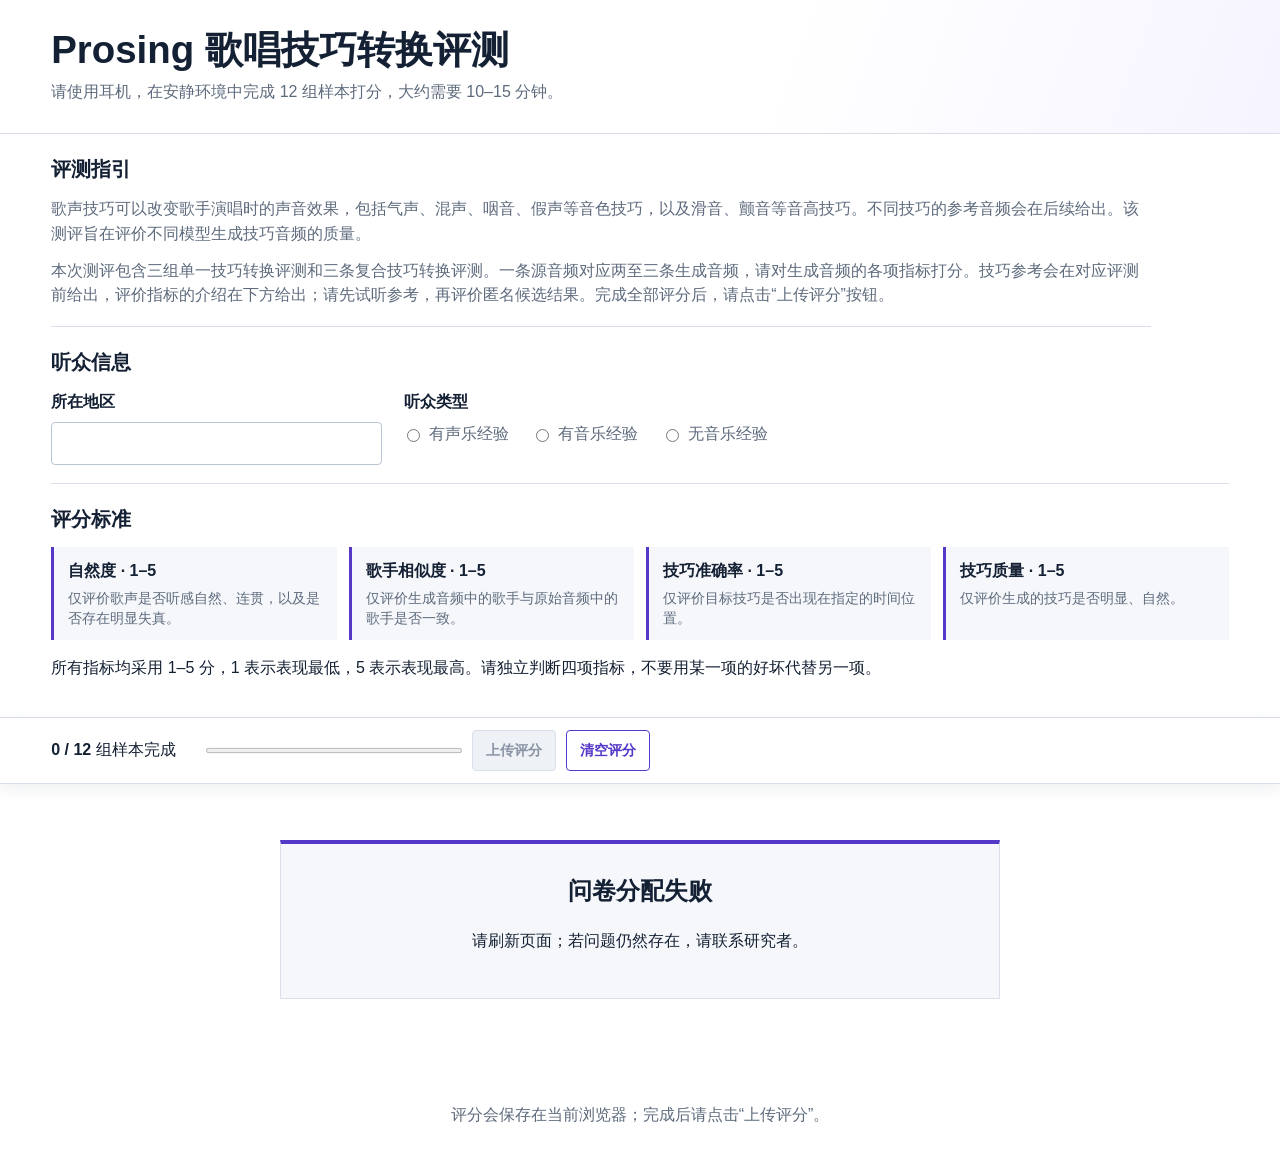
==== index.html @ 05c636d4 "Rename listener type label" ====
<!doctype html>
<html lang="zh-CN">
<head>
  <meta charset="utf-8">
  <meta name="viewport" content="width=device-width,initial-scale=1">
  <title>Prosing Singing Technique Conversion Evaluation</title>
  <link rel="stylesheet" href="styles.css?v=23">
</head>
<body>
  <header class="page-header">
    <div>
      <h1 id="page-title">Prosing 歌唱技巧转换评测</h1>
      <p id="page-intro" class="intro">请使用耳机，在安静环境中完成 12 组样本打分，大约需要 10–15 分钟。</p>
    </div>
  </header>

  <section class="instructions">
    <div class="study-guide">
      <h2 id="guide-title">评测指引</h2>
      <p id="guide-copy-1">歌声技巧可以改变歌手演唱时的声音效果，包括气声、混声、咽音、假声等音色技巧，以及滑音、颤音等音高技巧。不同技巧的参考音频会在后续给出。该测评旨在评价不同模型生成技巧音频的质量。</p>
      <p id="guide-copy-2">本次测评包含三组单一技巧转换评测和三条复合技巧转换评测。一条源音频对应两至三条生成音频，请对生成音频的各项指标打分。技巧参考会在对应评测前给出，评价指标的介绍在下方给出；请先试听参考，再评价匿名候选结果。完成全部评分后，请点击“上传评分”按钮。</p>
    </div>
    <div class="listener-profile">
      <h2 id="listener-info-title">听众信息</h2>
      <div class="profile-grid">
        <label class="region-field"><span id="region-label">所在地区</span><input id="listener-region" type="text" autocomplete="country-name"></label>
        <fieldset>
          <legend id="listener-type-label">听众类型</legend>
          <label><input type="radio" name="listener-type" value="vocal_experience"><span id="listener-type-vocal">有声乐经验</span></label>
          <label><input type="radio" name="listener-type" value="music_experience"><span id="listener-type-music">有音乐经验</span></label>
          <label><input type="radio" name="listener-type" value="no_music_experience"><span id="listener-type-none">无音乐经验</span></label>
        </fieldset>
      </div>
    </div>
    <h2 id="criteria-title">评分标准</h2>
    <div class="rubric-grid">
      <div><strong id="naturalness-title">自然度 · 1–5</strong><span id="naturalness-copy">仅评价歌声是否听感自然、连贯，以及是否存在明显失真。</span></div>
      <div><strong id="similarity-title">歌手相似度 · 1–5</strong><span id="similarity-copy">仅评价生成音频中的歌手与原始音频中的歌手是否一致。</span></div>
      <div><strong id="accuracy-title">技巧准确率 · 1–5</strong><span id="accuracy-copy">仅评价目标技巧是否出现在指定的时间位置。</span></div>
      <div><strong id="quality-title">技巧质量 · 1–5</strong><span id="quality-copy">仅评价生成的技巧是否明显、自然。</span></div>
    </div>
    <p id="scale-copy">所有指标均采用 1–5 分，1 表示表现最低，5 表示表现最高。请独立判断四项指标，不要用某一项的好坏代替另一项。</p>
  </section>

  <div class="toolbar">
    <div class="progress-copy"><strong id="progress-text">0 / 12</strong><span id="progress-unit"> 组样本完成</span></div>
    <progress id="progress-bar" value="0" max="1"></progress>
    <button id="submit-results" type="button" disabled>上传评分</button>
    <button id="clear-ratings" class="secondary" type="button">清空评分</button>
    <span id="submission-status" class="submission-status" role="status"></span>
  </div>

  <main id="app"><p id="loading-copy" class="loading">正在加载测试清单……</p></main>
  <footer id="page-footer">评分会保存在当前浏览器；完成后请点击“上传评分”。</footer>
  <script src="manifest.js?v=23"></script>
  <script src="app.js?v=23"></script>
</body>
</html>
---- styles.css ----
:root {
  --ink: #142033;
  --muted: #5e6b7d;
  --line: #d8dfeb;
  --line-strong: #bac5d6;
  --soft: #f5f7fb;
  --accent: #5538c8;
  --accent-hover: #4327ad;
  --accent-soft: #f0edff;
  --good: #08765a;
  --good-soft: #eaf8f3;
  --danger: #b42318;
}
* { box-sizing: border-box; }
[hidden] { display: none !important; }
html { color-scheme: light; overflow-x: hidden; }
body { margin: 0; overflow-x: hidden; color: var(--ink); background: #fff; font: 16px/1.55 Inter, Arial, "Noto Sans SC", sans-serif; }
.page-header { padding: 28px max(24px, 4vw); border-bottom: 1px solid var(--line); background: linear-gradient(110deg, #fff 60%, #f6f4ff); }
h1 { margin: 0 0 8px; font-size: clamp(1.65rem, 3vw, 2.45rem); line-height: 1.15; }
.intro { color: var(--muted); }
.intro { margin: 0; }
textarea:focus, button:focus-visible { outline: 3px solid rgba(85,56,200,.2); outline-offset: 2px; border-color: var(--accent); }
.instructions { padding: 20px max(24px, 4vw); border-bottom: 1px solid var(--line); }
.instructions h2 { margin: 0 0 12px; font-size: 1.25rem; }
.study-guide { max-width: 1100px; margin-bottom: 20px; padding-bottom: 18px; border-bottom: 1px solid var(--line); }
.study-guide p { margin: 0; color: var(--muted); }
.study-guide p + p { margin-top: 12px; }
.listener-profile { margin-bottom: 20px; padding-bottom: 18px; border-bottom: 1px solid var(--line); }
.profile-grid { display: grid; grid-template-columns: minmax(260px, .8fr) minmax(520px, 2fr); gap: 20px; align-items: start; }
.region-field { display: grid; gap: 7px; font-weight: 700; }
.region-field input { width: 100%; min-height: 42px; padding: 8px 10px; border: 1px solid var(--line-strong); border-radius: 4px; color: var(--ink); background: white; font: inherit; }
.listener-profile fieldset { min-width: 0; margin: 0; padding: 0; border: 0; }
.listener-profile legend { margin-bottom: 7px; font-weight: 700; }
.listener-profile fieldset label { display: inline-flex; align-items: center; gap: 6px; margin: 0 18px 6px 0; color: var(--muted); }
.listener-profile input:focus-visible { outline: 3px solid rgba(85,56,200,.2); outline-offset: 2px; border-color: var(--accent); }
.rubric-grid { display: grid; grid-template-columns: repeat(4, 1fr); gap: 12px; }
.rubric-grid div { padding: 12px 14px; border-left: 3px solid var(--accent); background: var(--soft); }
.rubric-grid span { display: block; margin-top: 4px; color: var(--muted); font-size: .88rem; line-height: 1.45; }
.toolbar { position: sticky; top: 0; z-index: 20; display: flex; align-items: center; gap: 10px; min-height: 66px; padding: 10px max(24px, 4vw); border-bottom: 1px solid var(--line); background: rgba(255,255,255,.98); box-shadow: 0 5px 16px rgba(20,32,51,.07); }
.progress-copy { min-width: 145px; white-space: nowrap; }
.toolbar progress { width: min(260px, 20vw); height: 11px; accent-color: var(--good); }
button { min-height: 40px; padding: 8px 13px; border: 1px solid var(--accent); border-radius: 4px; color: white; background: var(--accent); cursor: pointer; font: inherit; font-size: .9rem; font-weight: 700; }
button:hover:not(:disabled) { border-color: var(--accent-hover); background: var(--accent-hover); }
button.secondary { color: var(--accent); background: white; }
button:disabled { border-color: var(--line); color: #8a94a5; background: #eef1f5; cursor: not-allowed; }
.submission-status { margin-left: auto; color: var(--muted); font-size: .86rem; }
.submission-status.success { color: var(--good); font-weight: 700; }
.submission-status.error { color: var(--danger); font-weight: 700; }
main { width: min(1900px, 98vw); margin: 20px auto 80px; }
.form-empty { max-width: 720px; margin: 56px auto; padding: 28px; border: 1px solid var(--line); border-top: 4px solid var(--accent); background: var(--soft); text-align: center; }
.form-empty h2 { margin-top: 0; }
.thank-you-card { max-width: 720px; margin: clamp(60px, 12vh, 140px) auto; padding: 48px 32px; border: 1px solid #cce5dc; border-top: 4px solid var(--good); border-radius: 6px; background: linear-gradient(145deg, #fff 55%, var(--good-soft)); box-shadow: 0 16px 42px rgba(20,32,51,.09); text-align: center; }
.thank-you-icon { display: grid; place-items: center; width: 64px; height: 64px; margin: 0 auto 18px; border-radius: 50%; color: white; background: var(--good); font-size: 2rem; font-weight: 900; }
.thank-you-card h2 { margin: 0 0 10px; font-size: clamp(1.4rem, 3vw, 2rem); }
.thank-you-card p { margin: 0; color: var(--muted); font-size: 1rem; }
.section-heading { display: grid; grid-template-columns: 1fr minmax(540px, 720px); align-items: end; gap: 24px; margin: 38px 0 12px; padding-bottom: 10px; border-bottom: 2px solid var(--ink); }
.section-heading h2 { margin: 0; font-size: 1.35rem; }
.section-heading p { margin: 0; color: var(--muted); }
.section-heading.compact { grid-template-columns: 1fr; }
.reference-section { margin: 38px 0 24px; }
.reference-section .section-heading { margin-top: 0; }
.reference-grid { display: grid; grid-template-columns: repeat(3, minmax(0, 1fr)); gap: 12px; }
.tech-reference { padding: 10px 12px; border: 1px solid #dfdafb; background: var(--accent-soft); }
.tech-reference strong { display: block; margin-bottom: 5px; font-size: .88rem; }
.reference-lyrics { margin: 0 0 8px; color: var(--ink); font-size: .9rem; line-height: 1.65; }
.reference-lyrics-label { font-weight: 800; }
.reference-lyrics mark { padding: 1px 4px; border-radius: 3px; color: #352080; background: #dcd5ff; font-weight: 800; }
.reference-lyrics-note { margin-left: 10px; color: var(--muted); font-size: .78rem; white-space: nowrap; }
.reference-pair { display: grid; grid-template-columns: 1fr 1fr; gap: 12px; }
.reference-item span { display: block; color: var(--muted); font-size: .82rem; font-weight: 700; }
audio { position: relative; z-index: 0; display: block; width: 100%; max-width: 100%; height: 54px; min-height: 54px; margin-top: 6px; }
.table-wrap { max-width: 100%; overflow-x: hidden; border: 1px solid var(--line); background: white; }
table { width: 100%; border-collapse: collapse; table-layout: fixed; }
col.case-column { width: 19%; }
col.source-column { width: 16%; }
col.candidate-column { width: var(--candidate-width); }
th, td { padding: 15px 16px; border-right: 1px solid var(--line); border-bottom: 1px solid var(--line); vertical-align: top; text-align: left; white-space: normal; }
th { background: #eaf0f8; font-size: .9rem; font-weight: 800; }
tbody tr:nth-child(even) td { background: #fbfcfe; }
.case-info { overflow-wrap: anywhere; word-break: normal; }
.case-info h3 { margin: 0 0 8px; font-size: 1rem; }
.case-info p { margin: 6px 0; color: var(--muted); font-size: .9rem; line-height: 1.55; }
.source-cell, .candidate-cell { overflow: hidden; }
.candidate-label { margin-bottom: 7px; color: var(--accent); font-weight: 800; }
.score-grid { display: grid; grid-template-columns: 1fr; gap: 9px; margin-top: 12px; }
.score-row { display: grid; grid-template-columns: 104px 1fr; align-items: center; gap: 8px; }
.score-row span { color: var(--muted); font-size: .88rem; }
.score-buttons { display: grid; grid-template-columns: repeat(var(--score-count), 1fr); gap: 4px; }
.score-buttons label { position: relative; display: block; }
.score-buttons input { position: absolute; opacity: 0; pointer-events: none; }
.score-buttons b { display: block; padding: 6px 0; border: 1px solid var(--line-strong); border-radius: 3px; background: white; text-align: center; font-size: .88rem; cursor: pointer; }
.score-buttons input:checked + b { border-color: var(--accent); color: white; background: var(--accent); }
.notes { width: 100%; min-height: 66px; margin-top: 10px; padding: 8px 10px; border: 1px solid var(--line-strong); border-radius: 3px; resize: vertical; font: inherit; font-size: .88rem; }
.complete td:first-child { border-left: 6px solid var(--good); background: var(--good-soft); }
.loading, footer { padding: 24px; color: var(--muted); text-align: center; }
@media (max-width: 1080px) {
  .section-heading { grid-template-columns: 1fr; }
  .reference-grid { grid-template-columns: 1fr; }
  .rubric-grid { grid-template-columns: 1fr 1fr; }
  .profile-grid { grid-template-columns: 1fr; }
  .toolbar { flex-wrap: wrap; position: static; }
  .submission-status { width: 100%; margin-left: 0; }
  .score-row { grid-template-columns: 1fr; gap: 4px; }
}
@media (max-width: 720px) {
  .page-header { padding: 22px 16px; }
  .rubric-grid { grid-template-columns: 1fr; }
  .listener-profile fieldset label { display: flex; margin-right: 0; }
  .instructions, .toolbar { padding-left: 16px; padding-right: 16px; }
  .toolbar progress { width: 100%; }
  main { width: 100%; padding: 0 12px; }
  .thank-you-card { margin: 48px auto; padding: 38px 22px; }
  .section-heading { margin-top: 28px; }
  .reference-pair { grid-template-columns: 1fr; }
  .table-wrap { overflow: visible; border: 0; background: transparent; }
  table { display: block; min-width: 0 !important; }
  colgroup, thead { display: none; }
  tbody { display: grid; gap: 16px; }
  tr, td { display: block; width: 100%; }
  tr { overflow: hidden; border: 1px solid var(--line); border-radius: 6px; background: white; }
  th, td { border-right: 0; }
  td:last-child { border-bottom: 0; }
  .case-info { border-top: 4px solid var(--ink); }
  .source-cell, .candidate-cell { padding-top: 13px; }
  .candidate-cell { border-top: 1px solid var(--line); }
  .complete td:first-child { border-left: 0; border-top-color: var(--good); }
  .score-row { grid-template-columns: 92px 1fr; gap: 8px; }
}
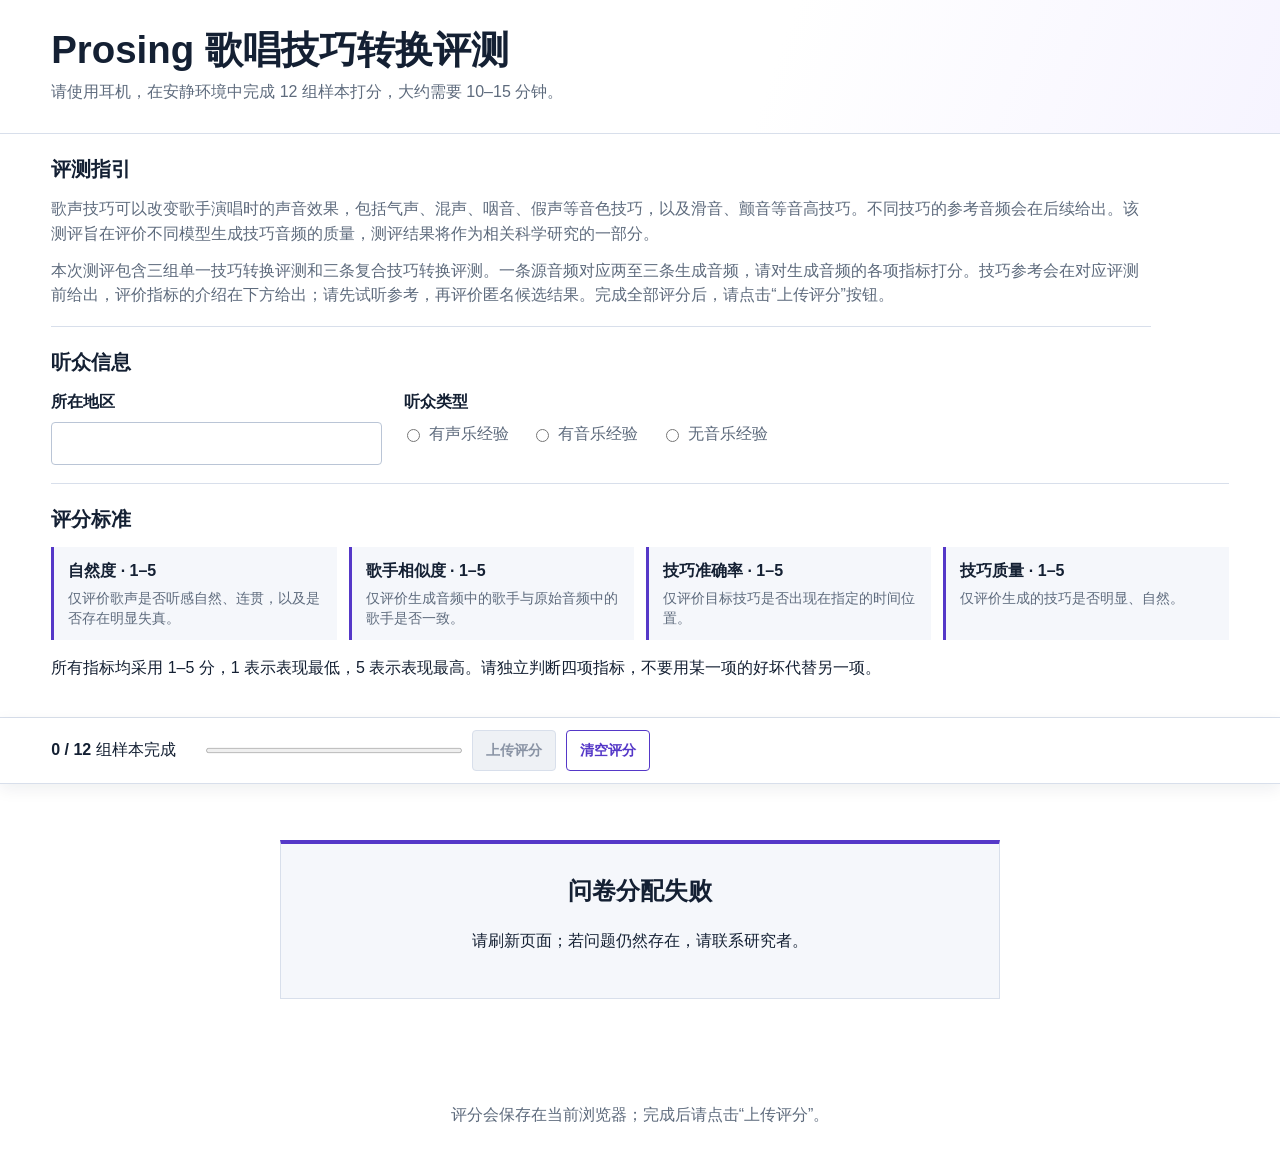
==== commit 418dbe90: "Add research-use notice" ====
--- a/index.html
+++ b/index.html
@@ -4,7 +4,7 @@
   <meta charset="utf-8">
   <meta name="viewport" content="width=device-width,initial-scale=1">
   <title>Prosing Singing Technique Conversion Evaluation</title>
-  <link rel="stylesheet" href="styles.css?v=23">
+  <link rel="stylesheet" href="styles.css?v=24">
 </head>
 <body>
   <header class="page-header">
@@ -17,7 +17,7 @@
   <section class="instructions">
     <div class="study-guide">
       <h2 id="guide-title">评测指引</h2>
-      <p id="guide-copy-1">歌声技巧可以改变歌手演唱时的声音效果，包括气声、混声、咽音、假声等音色技巧，以及滑音、颤音等音高技巧。不同技巧的参考音频会在后续给出。该测评旨在评价不同模型生成技巧音频的质量。</p>
+      <p id="guide-copy-1">歌声技巧可以改变歌手演唱时的声音效果，包括气声、混声、咽音、假声等音色技巧，以及滑音、颤音等音高技巧。不同技巧的参考音频会在后续给出。该测评旨在评价不同模型生成技巧音频的质量，测评结果将作为相关科学研究的一部分。</p>
       <p id="guide-copy-2">本次测评包含三组单一技巧转换评测和三条复合技巧转换评测。一条源音频对应两至三条生成音频，请对生成音频的各项指标打分。技巧参考会在对应评测前给出，评价指标的介绍在下方给出；请先试听参考，再评价匿名候选结果。完成全部评分后，请点击“上传评分”按钮。</p>
     </div>
     <div class="listener-profile">
@@ -52,7 +52,7 @@
 
   <main id="app"><p id="loading-copy" class="loading">正在加载测试清单……</p></main>
   <footer id="page-footer">评分会保存在当前浏览器；完成后请点击“上传评分”。</footer>
-  <script src="manifest.js?v=23"></script>
-  <script src="app.js?v=23"></script>
+  <script src="manifest.js?v=24"></script>
+  <script src="app.js?v=24"></script>
 </body>
 </html>
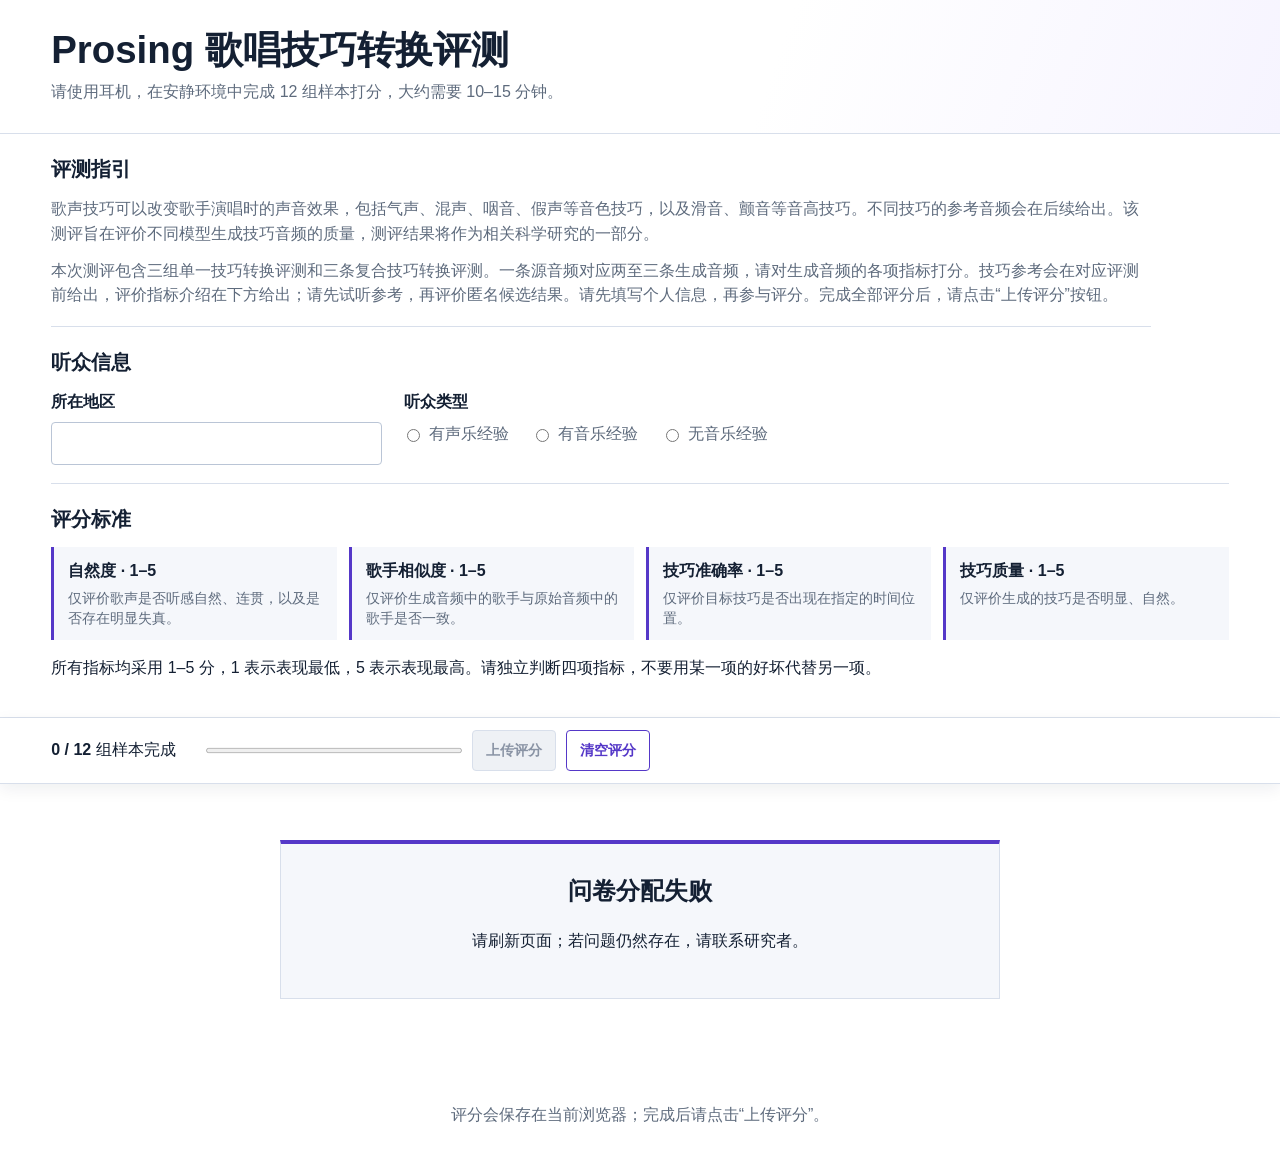
==== commit fa10a0de: "Clarify listener instructions" ====
--- a/index.html
+++ b/index.html
@@ -4,7 +4,7 @@
   <meta charset="utf-8">
   <meta name="viewport" content="width=device-width,initial-scale=1">
   <title>Prosing Singing Technique Conversion Evaluation</title>
-  <link rel="stylesheet" href="styles.css?v=24">
+  <link rel="stylesheet" href="styles.css?v=25">
 </head>
 <body>
   <header class="page-header">
@@ -18,7 +18,7 @@
     <div class="study-guide">
       <h2 id="guide-title">评测指引</h2>
       <p id="guide-copy-1">歌声技巧可以改变歌手演唱时的声音效果，包括气声、混声、咽音、假声等音色技巧，以及滑音、颤音等音高技巧。不同技巧的参考音频会在后续给出。该测评旨在评价不同模型生成技巧音频的质量，测评结果将作为相关科学研究的一部分。</p>
-      <p id="guide-copy-2">本次测评包含三组单一技巧转换评测和三条复合技巧转换评测。一条源音频对应两至三条生成音频，请对生成音频的各项指标打分。技巧参考会在对应评测前给出，评价指标的介绍在下方给出；请先试听参考，再评价匿名候选结果。完成全部评分后，请点击“上传评分”按钮。</p>
+      <p id="guide-copy-2">本次测评包含三组单一技巧转换评测和三条复合技巧转换评测。一条源音频对应两至三条生成音频，请对生成音频的各项指标打分。技巧参考会在对应评测前给出，评价指标介绍在下方给出；请先试听参考，再评价匿名候选结果。请先填写个人信息，再参与评分。完成全部评分后，请点击“上传评分”按钮。</p>
     </div>
     <div class="listener-profile">
       <h2 id="listener-info-title">听众信息</h2>
@@ -52,7 +52,7 @@
 
   <main id="app"><p id="loading-copy" class="loading">正在加载测试清单……</p></main>
   <footer id="page-footer">评分会保存在当前浏览器；完成后请点击“上传评分”。</footer>
-  <script src="manifest.js?v=24"></script>
-  <script src="app.js?v=24"></script>
+  <script src="manifest.js?v=25"></script>
+  <script src="app.js?v=25"></script>
 </body>
 </html>
